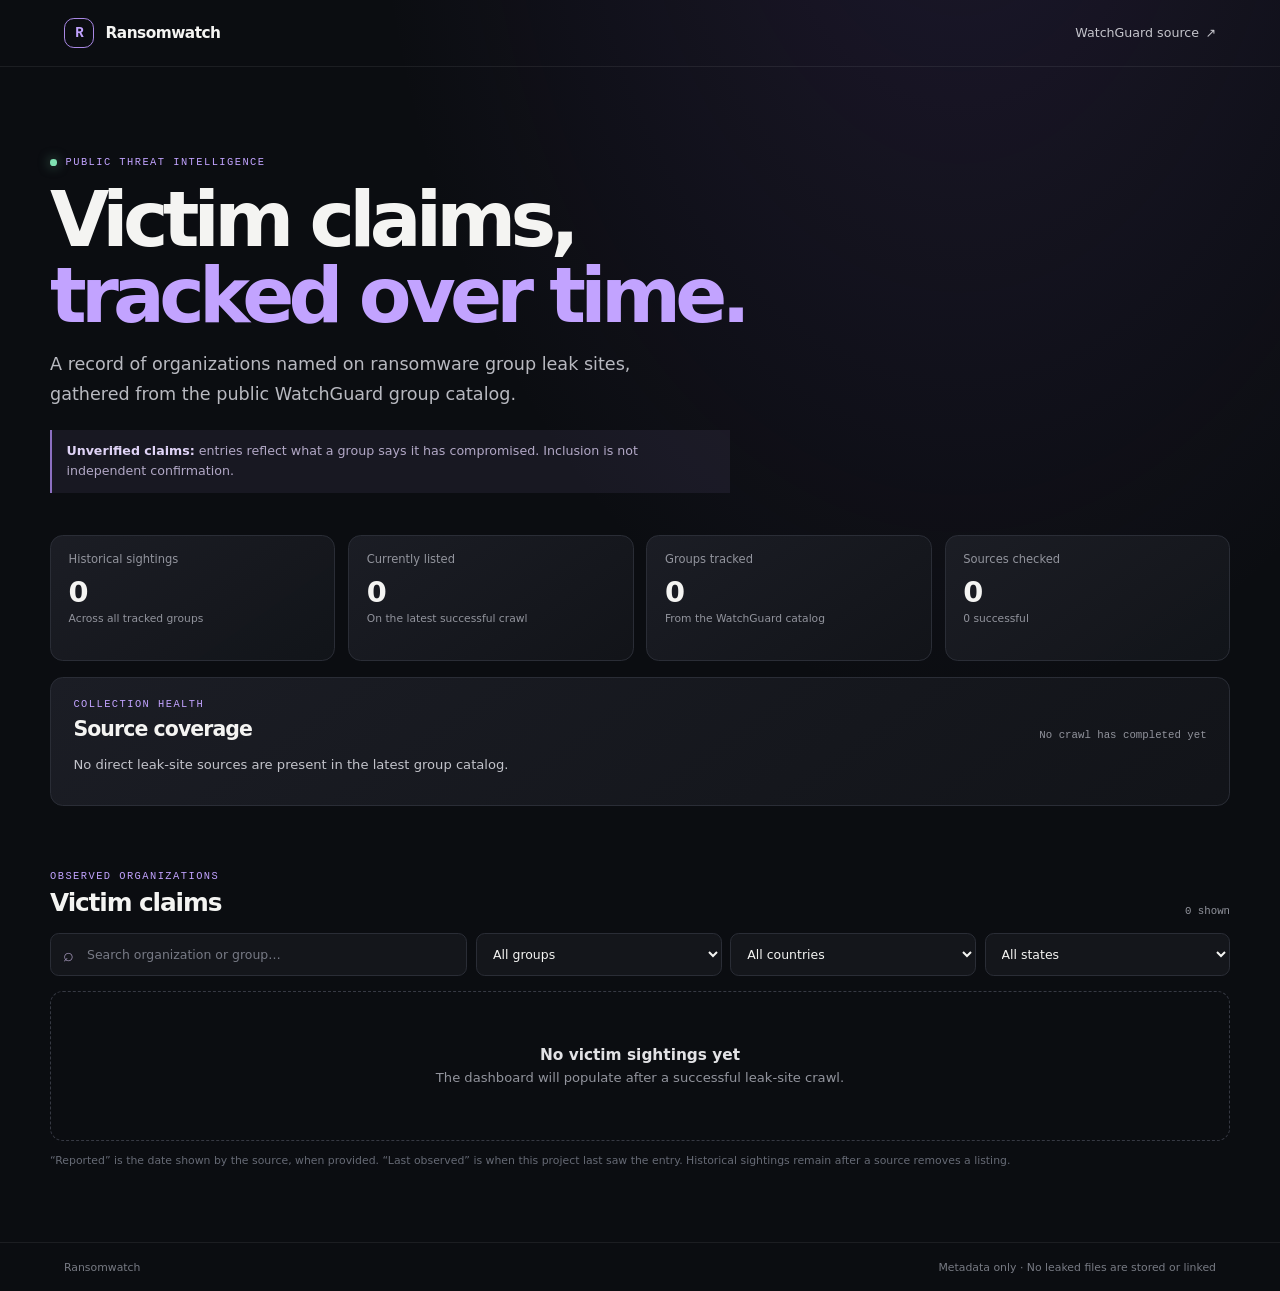
==== site/index.html @ 0b412dcf "Initial commit" ====
<!doctype html>
<html lang="en">
  <head>
    <meta charset="utf-8">
    <meta name="viewport" content="width=device-width, initial-scale=1">
    <meta name="color-scheme" content="dark">
    <meta name="description" content="A public index of organization names claimed on ransomware group leak sites.">
    <title>Ransomwatch — victim claims tracker</title>
    <link rel="stylesheet" href="./styles.css">
    <script src="./app.js" defer></script>
  </head>
  <body>
    <header class="site-header">
      <a class="brand" href="./" aria-label="Ransomwatch home">
        <span class="brand-mark" aria-hidden="true">R</span>
        <span>Ransomwatch</span>
      </a>
      <a class="source-link" href="https://www.watchguard.com/wgrd-security-hub/ransomware-tracker" target="_blank" rel="noopener noreferrer">
        WatchGuard source
        <span aria-hidden="true">↗</span>
      </a>
    </header>

    <main class="page-shell">
      <section class="intro">
        <div class="eyebrow"><span class="live-dot"></span> PUBLIC THREAT INTELLIGENCE</div>
        <h1>Victim claims,<br><span>tracked over time.</span></h1>
        <p class="intro-copy">A record of organizations named on ransomware group leak sites, gathered from the public WatchGuard group catalog.</p>
        <p class="claim-note"><strong>Unverified claims:</strong> entries reflect what a group says it has compromised. Inclusion is not independent confirmation.</p>
      </section>

      <section class="metrics" aria-label="Dataset overview">
        <article class="metric-card">
          <span class="metric-label">Historical sightings</span>
          <strong id="metric-total">—</strong>
          <span class="metric-foot">Across all tracked groups</span>
        </article>
        <article class="metric-card">
          <span class="metric-label">Currently listed</span>
          <strong id="metric-listed">—</strong>
          <span class="metric-foot">On the latest successful crawl</span>
        </article>
        <article class="metric-card">
          <span class="metric-label">Groups tracked</span>
          <strong id="metric-groups">—</strong>
          <span class="metric-foot">From the WatchGuard catalog</span>
        </article>
        <article class="metric-card">
          <span class="metric-label">Sources checked</span>
          <strong id="metric-sources">—</strong>
          <span class="metric-foot" id="coverage-caption">Coverage status</span>
        </article>
      </section>

      <section class="coverage-panel" aria-labelledby="coverage-title">
        <div class="coverage-heading">
          <div>
            <p class="eyebrow">COLLECTION HEALTH</p>
            <h2 id="coverage-title">Source coverage</h2>
          </div>
          <p id="updated-at" class="updated-at">Loading update time…</p>
        </div>
        <p id="coverage-summary" class="coverage-summary">Loading crawl status…</p>
        <div id="coverage-details" class="coverage-details" aria-live="polite"></div>
      </section>

      <section class="victims-section" aria-labelledby="victims-title">
        <div class="section-heading">
          <div>
            <p class="eyebrow">OBSERVED ORGANIZATIONS</p>
            <h2 id="victims-title">Victim claims</h2>
          </div>
          <p id="result-count" class="result-count"></p>
        </div>

        <div class="filters" role="search">
          <label class="search-field">
            <span class="sr-only">Search organizations and groups</span>
            <span class="search-icon" aria-hidden="true">⌕</span>
            <input id="search-input" type="search" placeholder="Search organization or group…" autocomplete="off">
          </label>
          <label>
            <span class="sr-only">Filter by group</span>
            <select id="group-filter">
              <option value="">All groups</option>
            </select>
          </label>
          <label>
            <span class="sr-only">Filter by country</span>
            <select id="country-filter">
              <option value="">All countries</option>
            </select>
          </label>
          <label>
            <span class="sr-only">Filter by listing state</span>
            <select id="state-filter">
              <option value="">All states</option>
              <option value="listed">Currently listed</option>
              <option value="not_seen">No longer seen</option>
              <option value="unknown">Unknown / stale</option>
            </select>
          </label>
        </div>

        <div id="loading-state" class="message-state" role="status">Loading victim data…</div>
        <div id="error-state" class="message-state error-state" role="alert" hidden>
          <strong>Victim data could not be loaded.</strong>
          <span id="error-message">Try again later.</span>
        </div>
        <div id="empty-state" class="message-state" hidden>
          <strong id="empty-title">No matching sightings</strong>
          <span id="empty-copy">Change a filter or clear the search.</span>
        </div>

        <div id="table-wrap" class="table-wrap" hidden>
          <table>
            <thead>
              <tr>
                <th scope="col">Organization</th>
                <th scope="col">Group</th>
                <th scope="col">Reported</th>
                <th scope="col">Country</th>
                <th scope="col">Sector</th>
                <th scope="col">Last observed</th>
                <th scope="col">Listing state</th>
              </tr>
            </thead>
            <tbody id="victim-rows"></tbody>
          </table>
        </div>
        <p class="data-footnote">“Reported” is the date shown by the source, when provided. “Last observed” is when this project last saw the entry. Historical sightings remain after a source removes a listing.</p>
      </section>
    </main>

    <footer class="site-footer">
      <span>Ransomwatch</span>
      <span>Metadata only · No leaked files are stored or linked</span>
    </footer>
  </body>
</html>
---- site/styles.css ----
:root {
  color-scheme: dark;
  --ink: #f4f4f2;
  --muted: #92949d;
  --subtle: #666a75;
  --surface: #14161b;
  --surface-raised: #1a1c23;
  --line: #2a2d36;
  --page: #0b0d11;
  --accent: #c2a3ff;
  --accent-dim: #3b2d59;
  --green: #7fe0b1;
  --amber: #ffca83;
  --red: #ff8a8a;
  font-family: Inter, ui-sans-serif, system-ui, -apple-system, BlinkMacSystemFont, "Segoe UI", sans-serif;
  background: var(--page);
  color: var(--ink);
  font-synthesis: none;
  text-rendering: optimizeLegibility;
}

* {
  box-sizing: border-box;
}

body {
  margin: 0;
  min-width: 320px;
  background:
    radial-gradient(ellipse at 75% -18%, rgba(100, 69, 155, 0.2), transparent 37rem),
    var(--page);
}

a {
  color: inherit;
}

.site-header,
.site-footer {
  display: flex;
  align-items: center;
  justify-content: space-between;
  gap: 1.5rem;
  padding: 1.1rem clamp(1.25rem, 5vw, 5rem);
}

.site-header {
  border-bottom: 1px solid rgba(255, 255, 255, 0.07);
}

.brand {
  display: inline-flex;
  align-items: center;
  gap: 0.7rem;
  text-decoration: none;
  font-size: 0.96rem;
  font-weight: 800;
  letter-spacing: -0.035em;
}

.brand-mark {
  display: grid;
  width: 1.9rem;
  height: 1.9rem;
  place-items: center;
  border: 1px solid #a988e5;
  border-radius: 0.62rem;
  color: var(--accent);
  font-family: ui-monospace, SFMono-Regular, Menlo, monospace;
  font-size: 0.88rem;
}

.source-link {
  display: inline-flex;
  align-items: center;
  gap: 0.4rem;
  color: #c4c4cb;
  font-size: 0.79rem;
  text-decoration: none;
}

.source-link:hover,
.profile-link:hover {
  color: var(--accent);
}

.page-shell {
  width: min(100% - 2.5rem, 1180px);
  margin: 0 auto;
}

.intro {
  max-width: 760px;
  padding: clamp(3rem, 7vw, 6.4rem) 0 2.6rem;
}

.eyebrow {
  margin: 0 0 0.85rem;
  color: var(--accent);
  font-family: ui-monospace, SFMono-Regular, Menlo, monospace;
  font-size: 0.65rem;
  letter-spacing: 0.14em;
}

.intro .eyebrow {
  display: flex;
  align-items: center;
  gap: 0.55rem;
}

.live-dot {
  display: inline-block;
  width: 0.42rem;
  height: 0.42rem;
  border-radius: 50%;
  background: var(--green);
  box-shadow: 0 0 0.75rem rgba(127, 224, 177, 0.55);
}

h1,
h2,
p {
  margin-top: 0;
}

h1,
h2 {
  font-family: Inter, ui-sans-serif, system-ui, -apple-system, BlinkMacSystemFont, "Segoe UI", sans-serif;
}

h1 {
  margin-bottom: 1rem;
  font-size: clamp(2.55rem, 6vw, 5rem);
  font-weight: 800;
  letter-spacing: -0.075em;
  line-height: 0.99;
}

h1 span {
  color: var(--accent);
}

.intro-copy {
  max-width: 610px;
  margin-bottom: 1.25rem;
  color: #b8b9c0;
  font-size: clamp(0.97rem, 1.7vw, 1.1rem);
  line-height: 1.7;
}

.claim-note {
  max-width: 680px;
  margin: 0;
  padding: 0.72rem 0.9rem;
  border-left: 2px solid #8d70c2;
  background: rgba(194, 163, 255, 0.07);
  color: #b2a8c6;
  font-size: 0.79rem;
  line-height: 1.6;
}

.claim-note strong {
  color: #e0d4f7;
}

.metrics {
  display: grid;
  grid-template-columns: repeat(4, minmax(0, 1fr));
  gap: 0.8rem;
  margin-bottom: 1rem;
}

.metric-card,
.coverage-panel {
  border: 1px solid var(--line);
  border-radius: 0.8rem;
  background: linear-gradient(145deg, rgba(28, 30, 38, 0.94), rgba(18, 20, 25, 0.96));
}

.metric-card {
  min-height: 126px;
  padding: 1rem 1.1rem;
}

.metric-label,
.metric-foot {
  display: block;
  color: var(--muted);
  font-size: 0.72rem;
}

.metric-card strong {
  display: block;
  margin: 0.6rem 0 0.2rem;
  font-size: 1.8rem;
  font-weight: 700;
  letter-spacing: -0.06em;
}

.metric-foot {
  font-size: 0.67rem;
}

.coverage-panel {
  margin-bottom: 4rem;
  padding: 1.3rem 1.4rem;
}

.coverage-heading,
.section-heading {
  display: flex;
  align-items: end;
  justify-content: space-between;
  gap: 1rem;
}

.coverage-heading h2,
.section-heading h2 {
  margin: 0;
  font-size: 1.28rem;
  letter-spacing: -0.045em;
}

.coverage-heading .eyebrow,
.section-heading .eyebrow {
  margin-bottom: 0.4rem;
}

.updated-at,
.result-count {
  margin: 0;
  color: var(--muted);
  font-family: ui-monospace, SFMono-Regular, Menlo, monospace;
  font-size: 0.67rem;
}

.coverage-summary {
  margin: 1rem 0 0.75rem;
  color: #c2c3ca;
  font-size: 0.82rem;
}

.coverage-details {
  display: flex;
  flex-wrap: wrap;
  gap: 0.45rem;
}

.coverage-chip,
.state-pill {
  display: inline-flex;
  align-items: center;
  gap: 0.4rem;
  border: 1px solid var(--line);
  border-radius: 99px;
  padding: 0.3rem 0.57rem;
  color: #c3c4cb;
  font-size: 0.66rem;
}

.coverage-chip strong {
  color: var(--ink);
  font-family: ui-monospace, SFMono-Regular, Menlo, monospace;
  font-weight: 500;
}

.victims-section {
  margin-bottom: 4.5rem;
}

.section-heading {
  margin-bottom: 1rem;
}

.section-heading h2 {
  font-size: 1.55rem;
}

.filters {
  display: grid;
  grid-template-columns: minmax(210px, 1.7fr) repeat(3, minmax(135px, 1fr));
  gap: 0.55rem;
  margin-bottom: 0.9rem;
}

.filters label {
  position: relative;
  display: block;
}

.filters input,
.filters select {
  width: 100%;
  height: 2.7rem;
  border: 1px solid var(--line);
  border-radius: 0.55rem;
  outline: none;
  background: var(--surface);
  color: var(--ink);
  font: inherit;
  font-size: 0.78rem;
}

.filters input {
  padding: 0 0.85rem 0 2.25rem;
}

.filters select {
  padding: 0 2rem 0 0.75rem;
}

.filters input:focus,
.filters select:focus {
  border-color: #8e72bf;
  box-shadow: 0 0 0 3px rgba(194, 163, 255, 0.1);
}

.filters input::placeholder {
  color: #777a85;
}

.search-icon {
  position: absolute;
  top: 50%;
  left: 0.8rem;
  transform: translateY(-53%);
  color: #9d91b3;
  font-size: 1.15rem;
  pointer-events: none;
}

.message-state {
  display: grid;
  min-height: 150px;
  place-content: center;
  gap: 0.4rem;
  border: 1px dashed #363943;
  border-radius: 0.8rem;
  color: var(--muted);
  text-align: center;
  font-size: 0.82rem;
}

.message-state strong {
  color: #e2e2e5;
  font-size: 0.96rem;
}

.error-state strong {
  color: var(--red);
}

.table-wrap {
  overflow-x: auto;
  border: 1px solid var(--line);
  border-radius: 0.8rem;
  background: rgba(18, 20, 25, 0.8);
}

table {
  width: 100%;
  border-collapse: collapse;
  text-align: left;
}

th {
  padding: 0.75rem 0.8rem;
  background: #191b22;
  color: #9799a3;
  font-family: ui-monospace, SFMono-Regular, Menlo, monospace;
  font-size: 0.6rem;
  font-weight: 400;
  letter-spacing: 0.05em;
  text-transform: uppercase;
  white-space: nowrap;
}

td {
  padding: 0.83rem 0.8rem;
  border-top: 1px solid rgba(255, 255, 255, 0.055);
  color: #b5b7c0;
  font-size: 0.75rem;
  vertical-align: middle;
}

tbody tr:hover {
  background: rgba(194, 163, 255, 0.045);
}

.organization-cell {
  min-width: 180px;
  color: #f0eff4;
  font-weight: 600;
}

.group-cell {
  min-width: 130px;
  color: #d3c5ed;
}

.date-cell {
  min-width: 120px;
  white-space: nowrap;
}

.state-pill {
  border-color: transparent;
  white-space: nowrap;
}

.state-pill.listed {
  background: rgba(127, 224, 177, 0.1);
  color: var(--green);
}

.state-pill.not_seen {
  background: rgba(255, 202, 131, 0.1);
  color: var(--amber);
}

.state-pill.unknown {
  background: rgba(255, 138, 138, 0.1);
  color: var(--red);
}

.profile-link {
  display: inline-block;
  margin-top: 0.18rem;
  color: #9283aa;
  font-size: 0.63rem;
  font-weight: 400;
  text-decoration: none;
}

.data-footnote {
  margin: 0.8rem 0 0;
  color: var(--subtle);
  font-size: 0.68rem;
  line-height: 1.55;
}

.site-footer {
  border-top: 1px solid rgba(255, 255, 255, 0.07);
  color: #777a83;
  font-size: 0.68rem;
}

.sr-only {
  position: absolute;
  width: 1px;
  height: 1px;
  padding: 0;
  margin: -1px;
  overflow: hidden;
  clip: rect(0, 0, 0, 0);
  white-space: nowrap;
  border: 0;
}

[hidden] {
  display: none !important;
}

@media (max-width: 860px) {
  .metrics {
    grid-template-columns: repeat(2, minmax(0, 1fr));
  }

  .filters {
    grid-template-columns: repeat(3, minmax(0, 1fr));
  }

  .search-field {
    grid-column: 1 / -1;
  }
}

@media (max-width: 560px) {
  .site-header,
  .site-footer {
    padding-right: 1rem;
    padding-left: 1rem;
  }

  .source-link {
    font-size: 0.7rem;
  }

  .page-shell {
    width: min(100% - 2rem, 1180px);
  }

  .intro {
    padding-top: 3rem;
  }

  .metrics {
    gap: 0.55rem;
  }

  .metric-card {
    min-height: 112px;
    padding: 0.8rem;
  }

  .metric-card strong {
    font-size: 1.55rem;
  }

  .coverage-panel {
    margin-bottom: 3rem;
    padding: 1rem;
  }

  .coverage-heading {
    align-items: start;
    flex-direction: column;
  }

  .filters {
    grid-template-columns: repeat(2, minmax(0, 1fr));
  }

  .search-field {
    grid-column: 1 / -1;
  }

  .site-footer {
    align-items: start;
    flex-direction: column;
    gap: 0.4rem;
  }
}
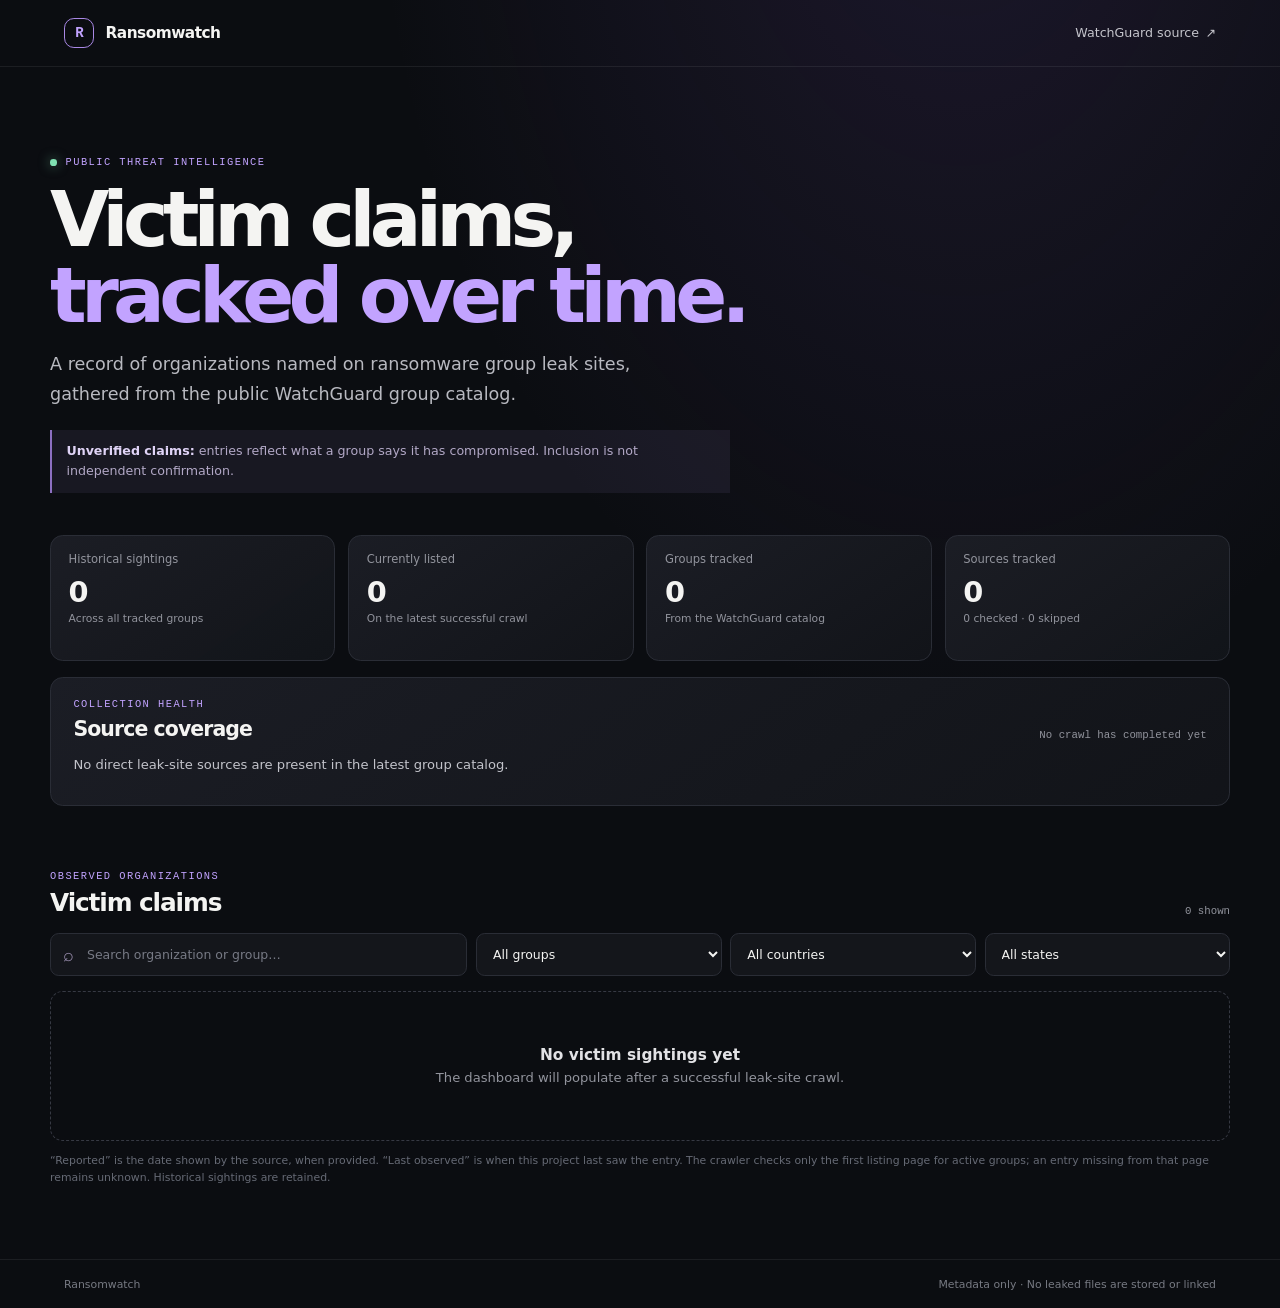
==== commit cec0da2e: "Enhance victim scraping and catalog crawling functionality - Refactor `crawl_site` to fetch only the" ====
--- a/site/index.html
+++ b/site/index.html
@@ -46,7 +46,7 @@
           <span class="metric-foot">From the WatchGuard catalog</span>
         </article>
         <article class="metric-card">
-          <span class="metric-label">Sources checked</span>
+          <span class="metric-label">Sources tracked</span>
           <strong id="metric-sources">—</strong>
           <span class="metric-foot" id="coverage-caption">Coverage status</span>
         </article>
@@ -128,7 +128,7 @@
             <tbody id="victim-rows"></tbody>
           </table>
         </div>
-        <p class="data-footnote">“Reported” is the date shown by the source, when provided. “Last observed” is when this project last saw the entry. Historical sightings remain after a source removes a listing.</p>
+        <p class="data-footnote">“Reported” is the date shown by the source, when provided. “Last observed” is when this project last saw the entry. The crawler checks only the first listing page for active groups; an entry missing from that page remains unknown. Historical sightings are retained.</p>
       </section>
     </main>
 
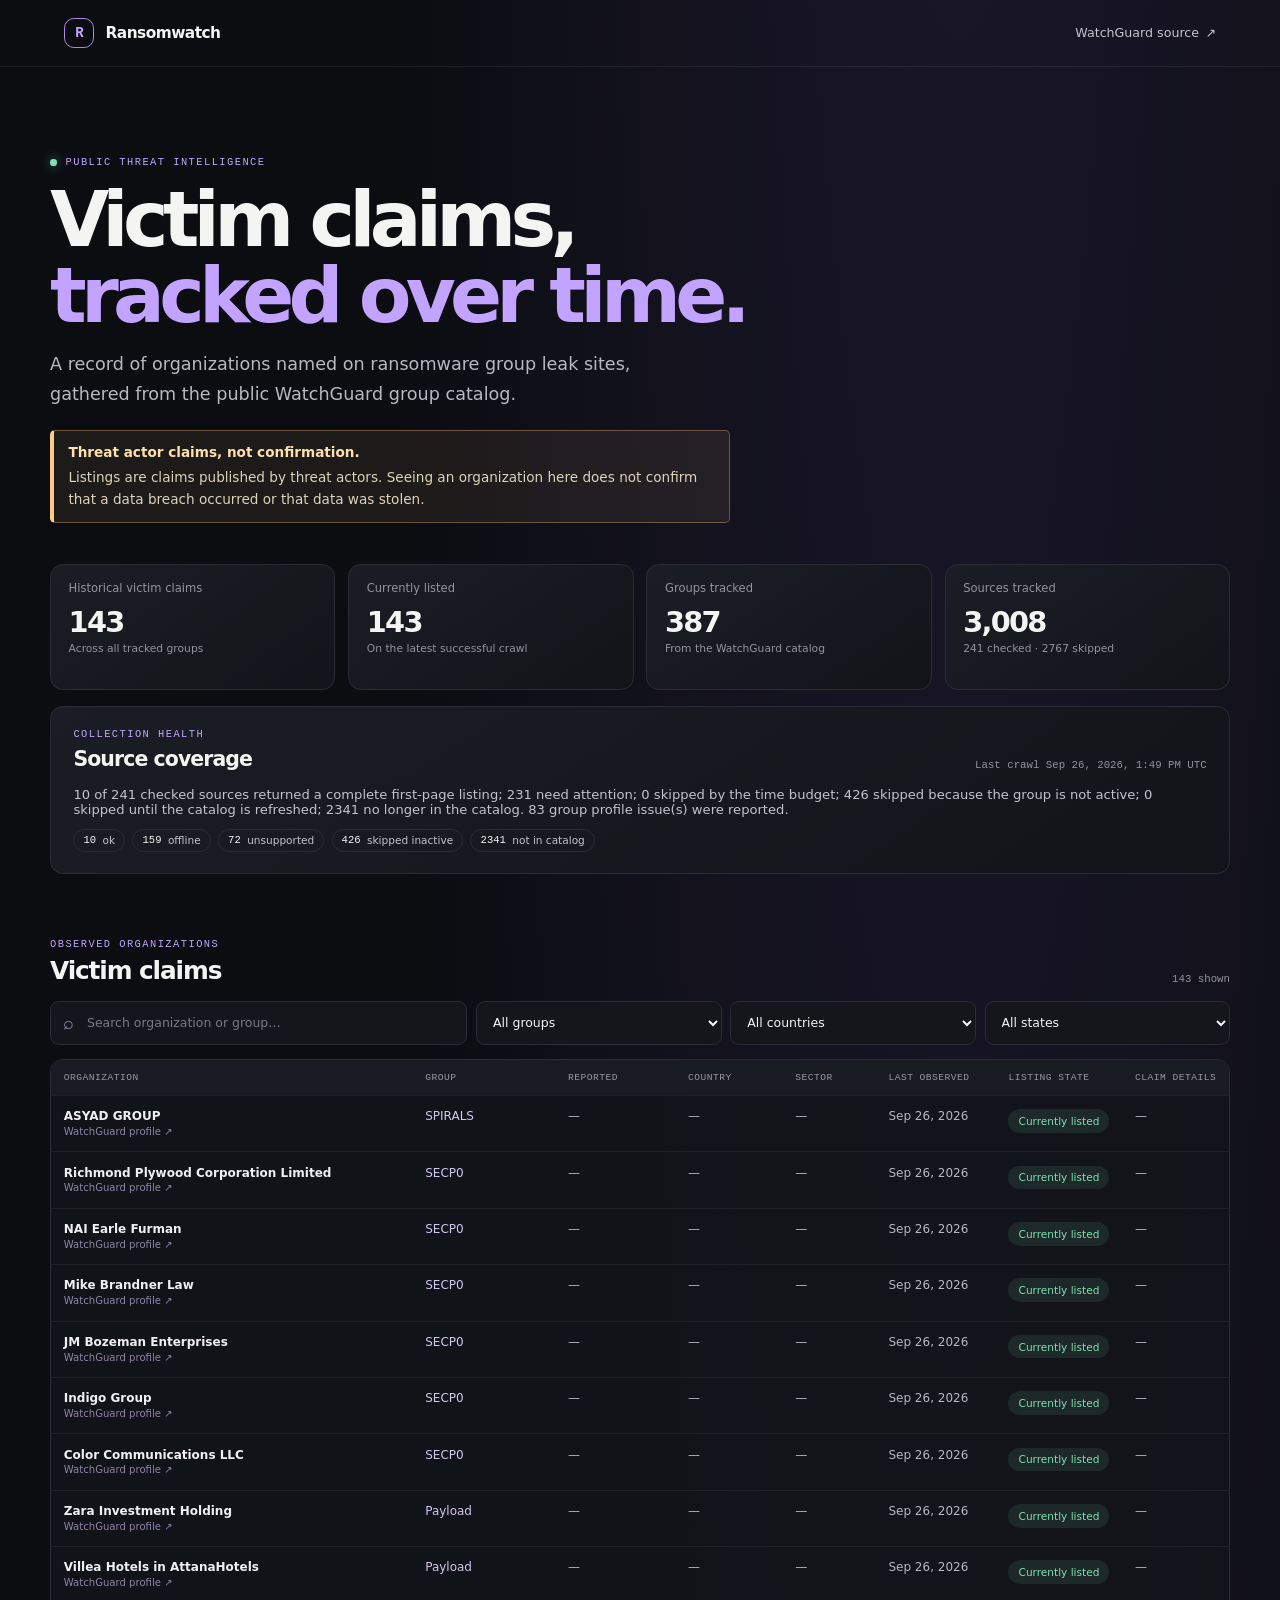
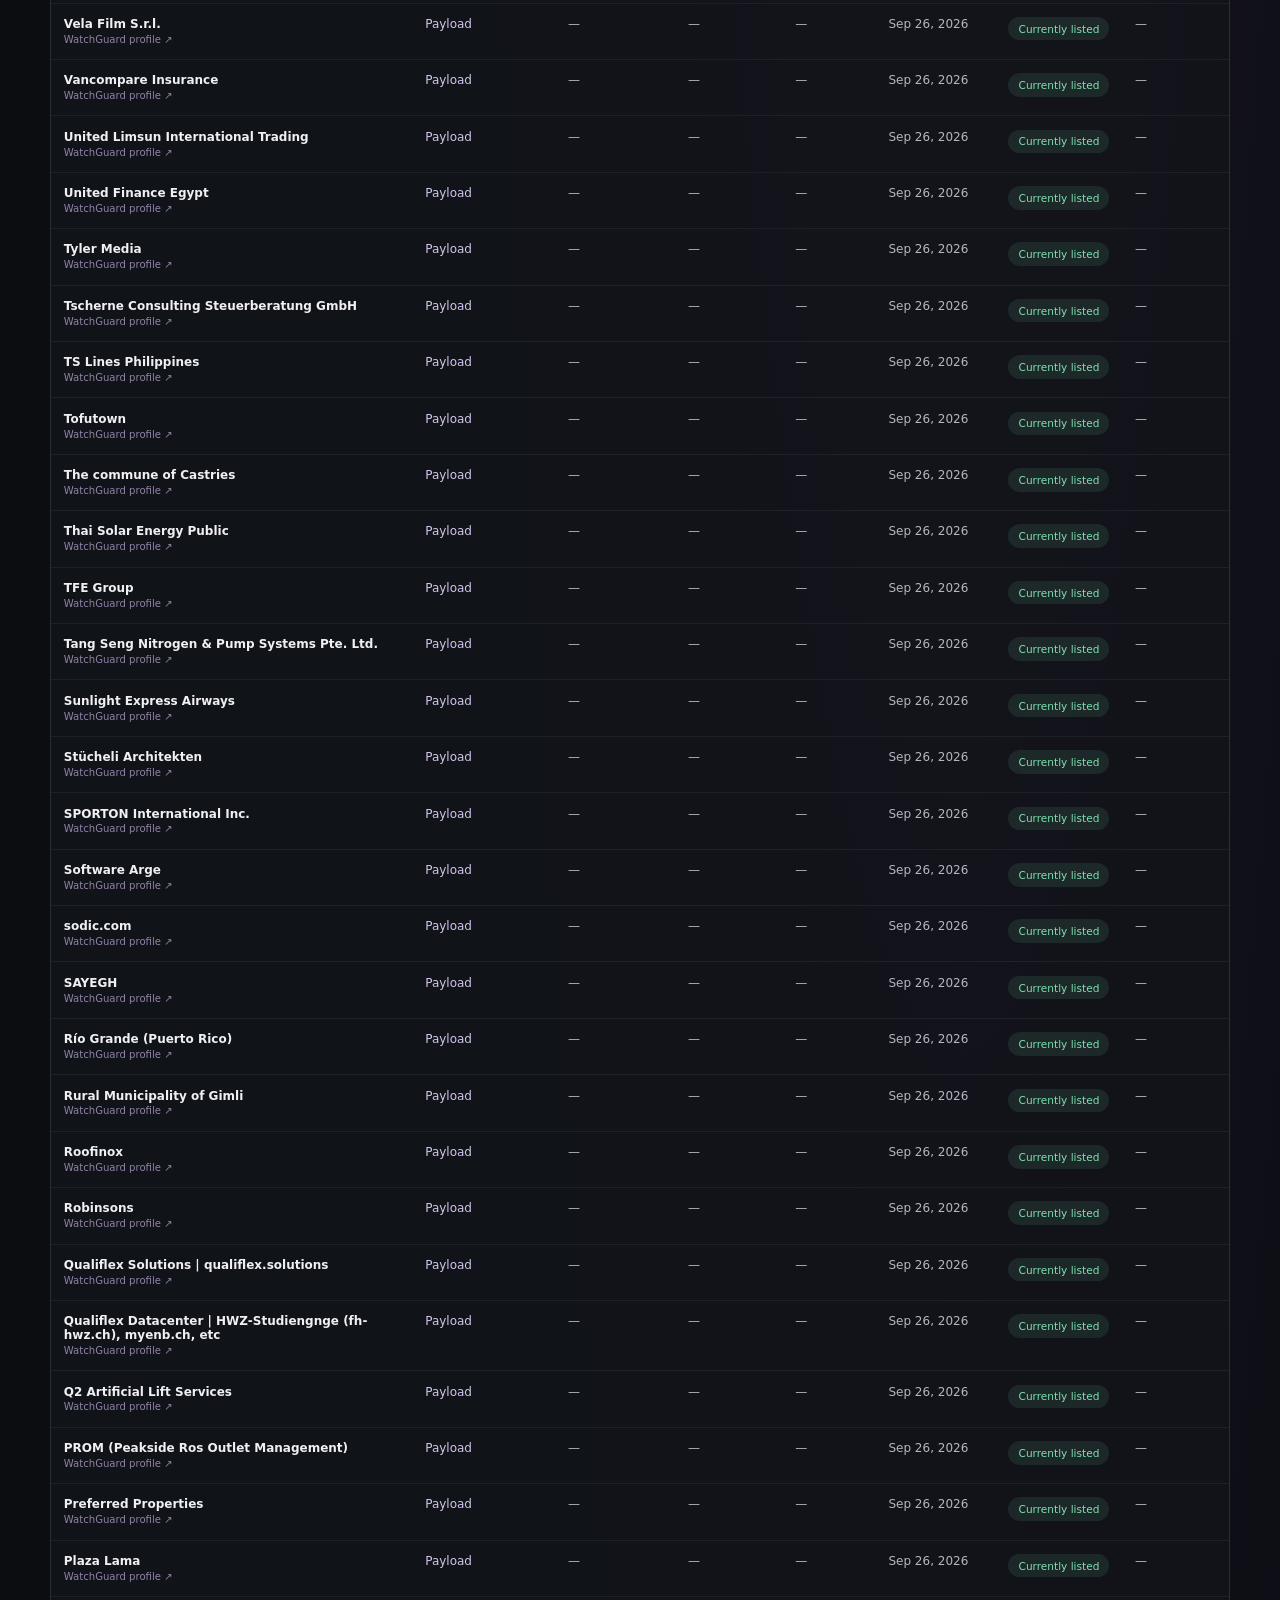
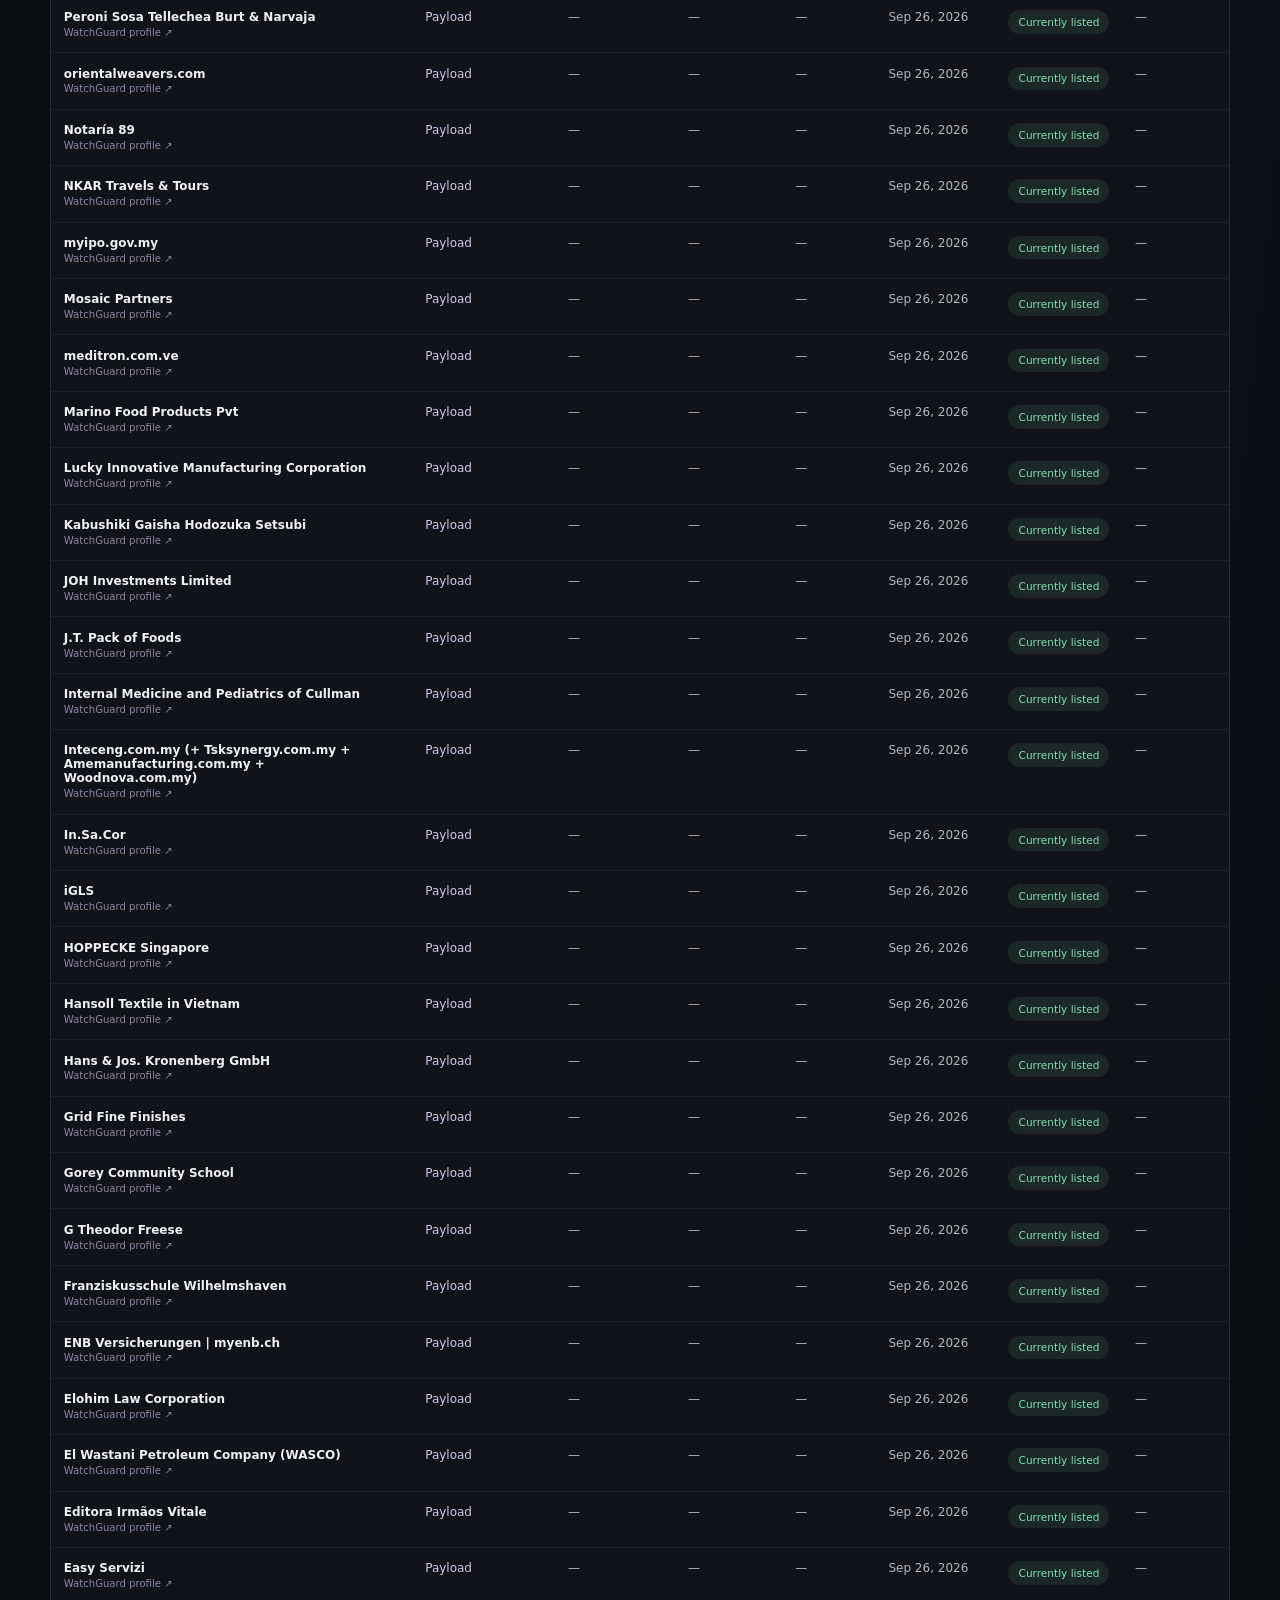
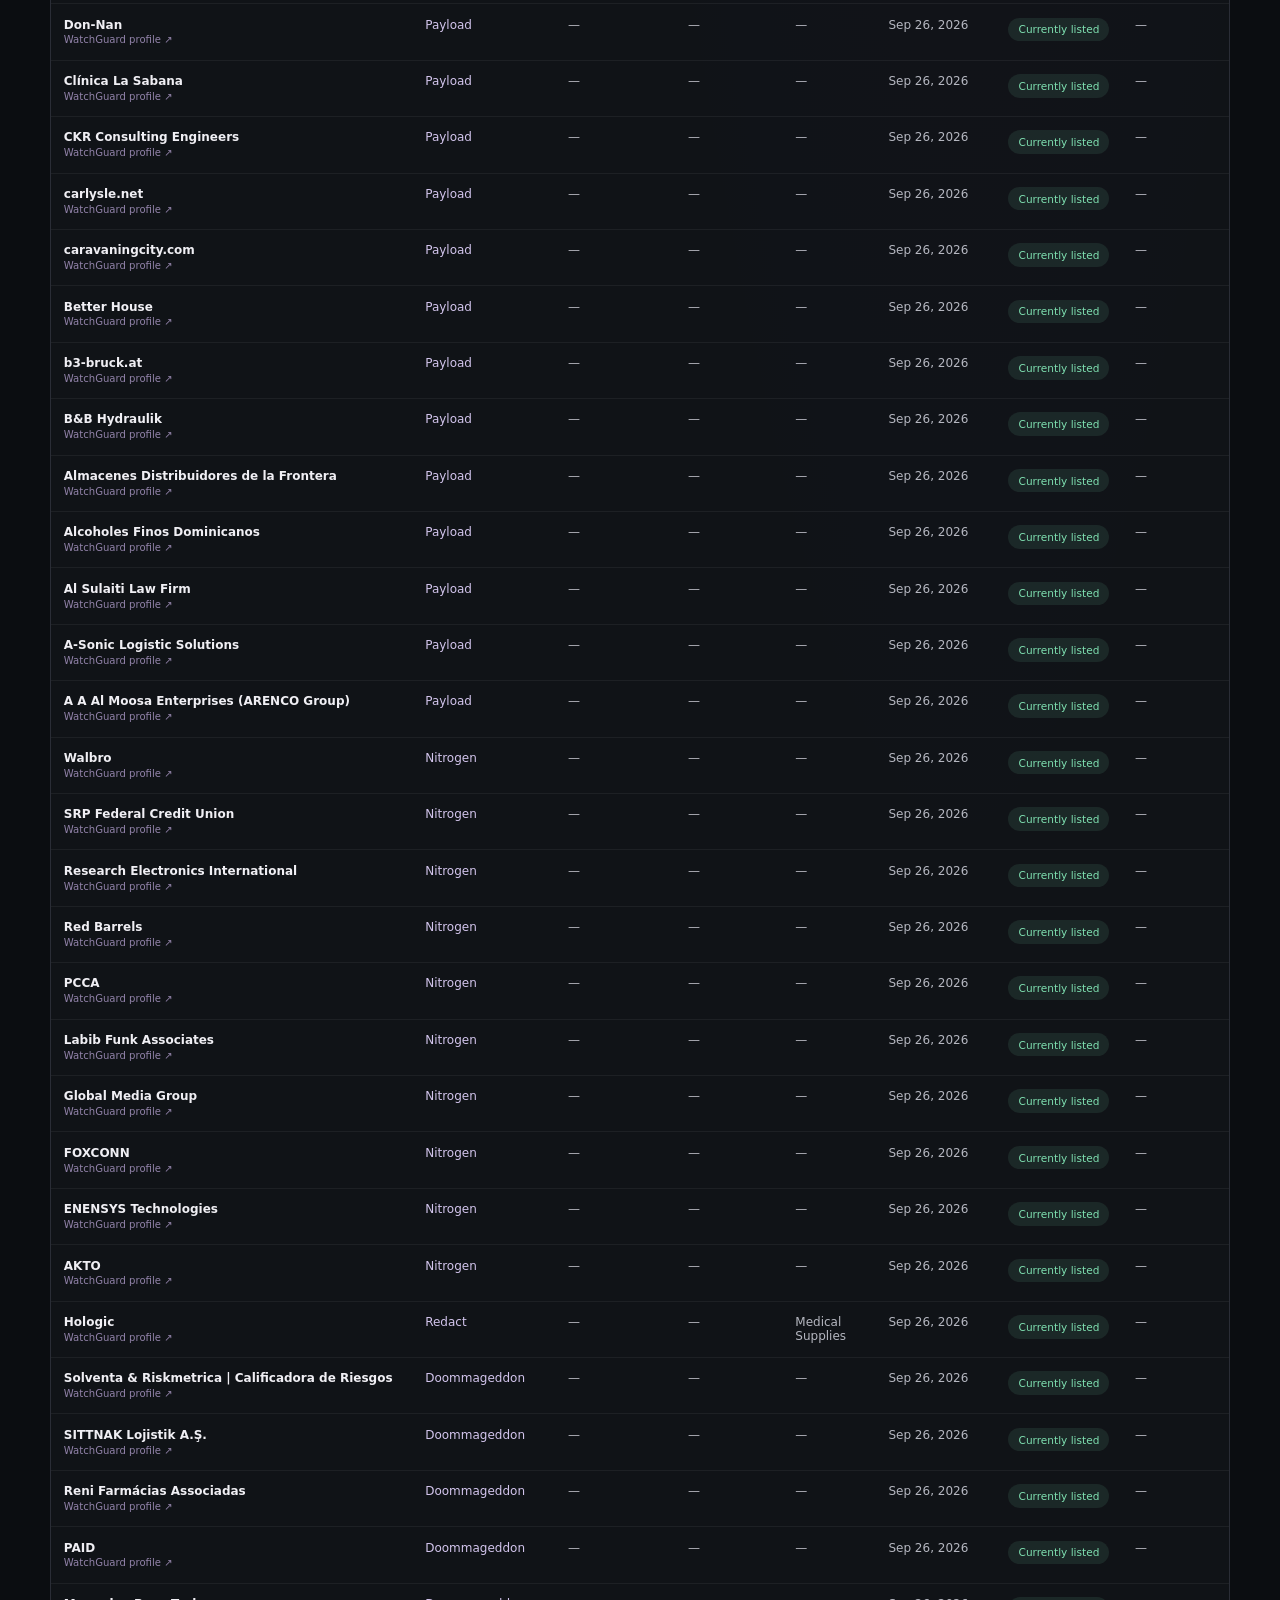
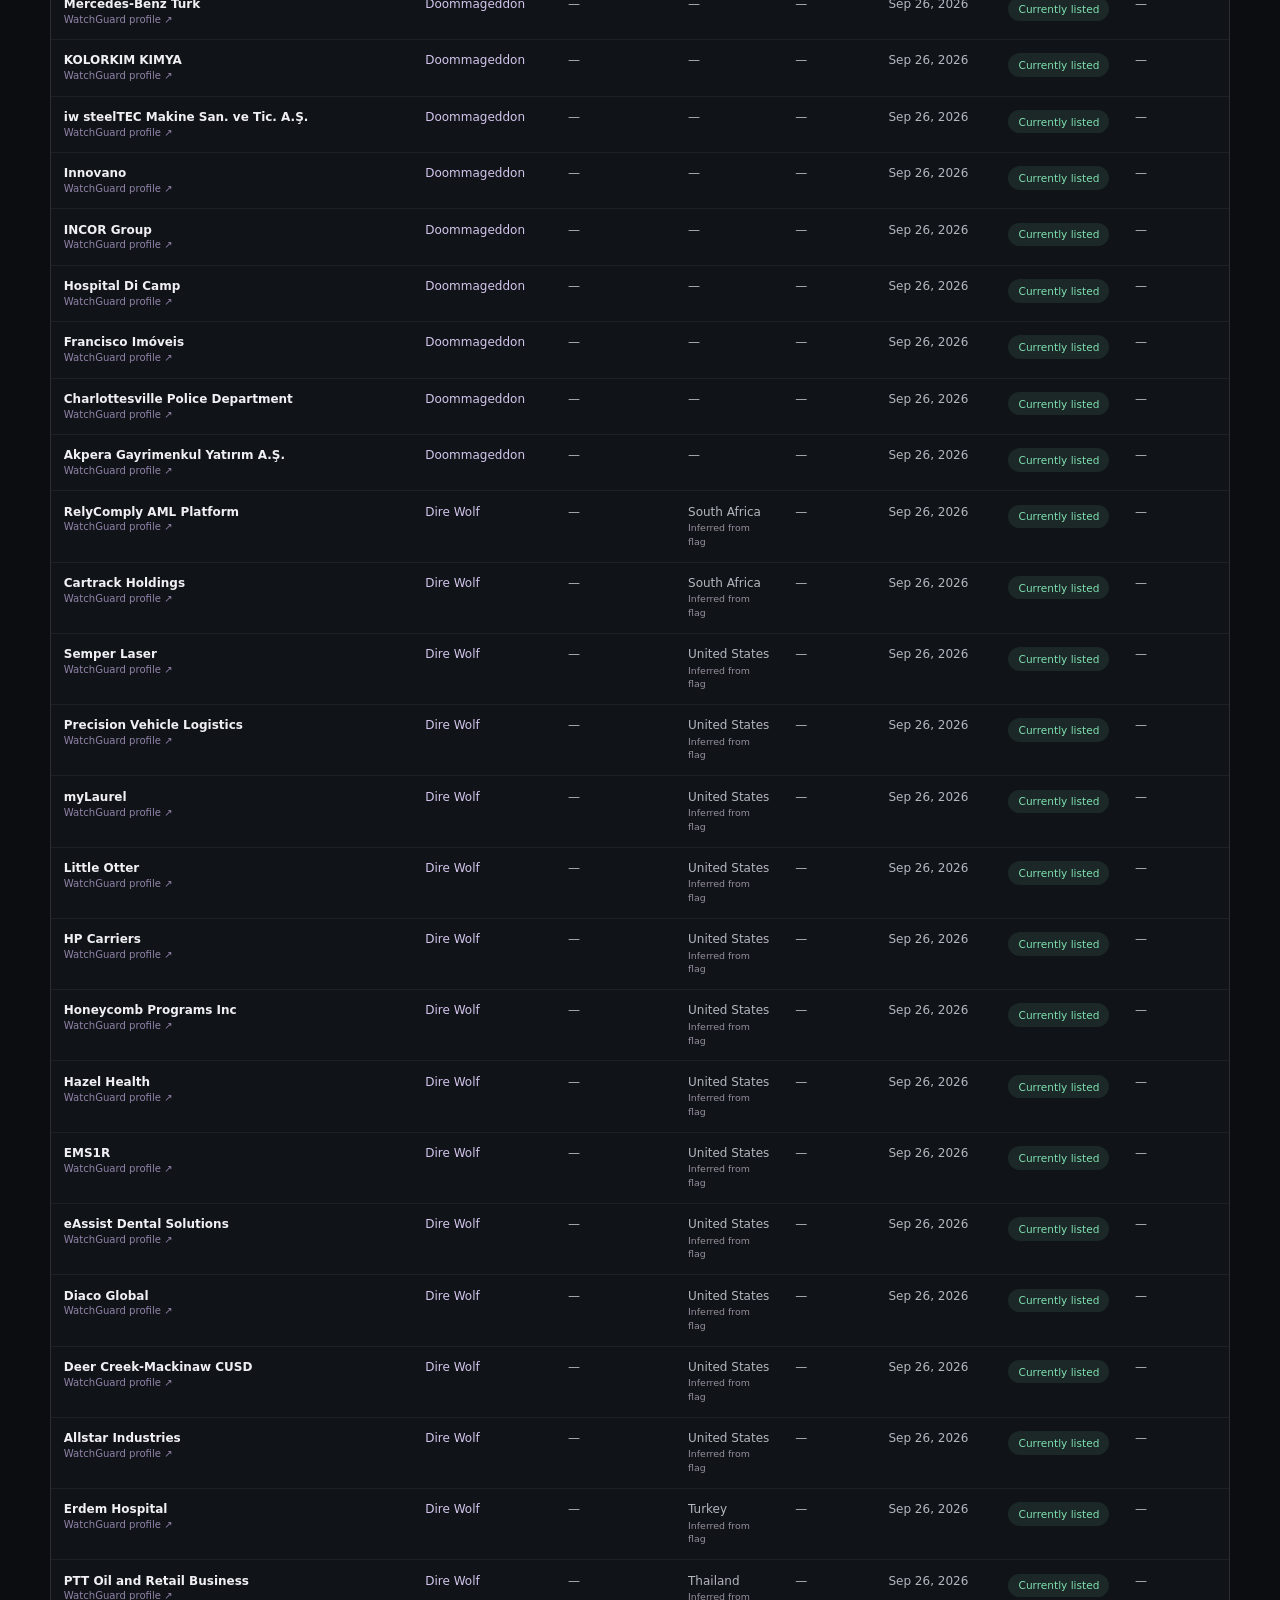
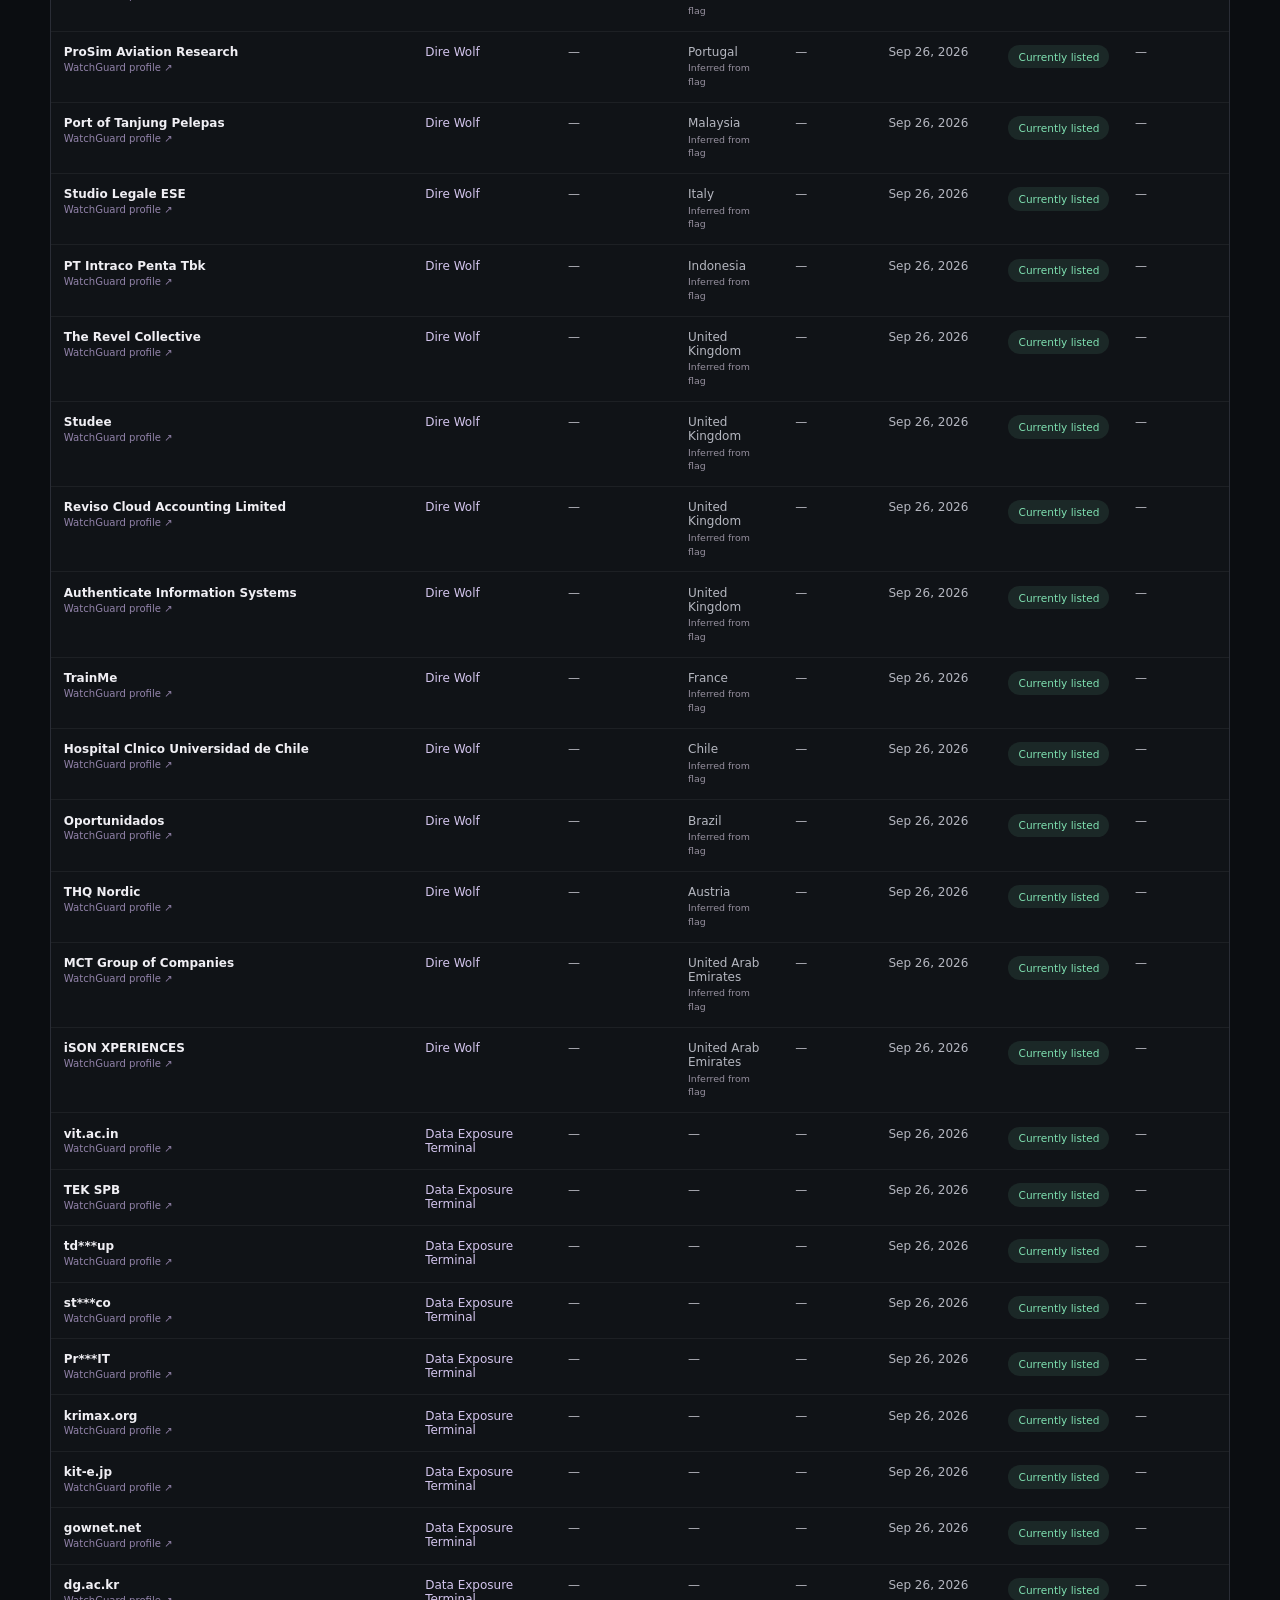
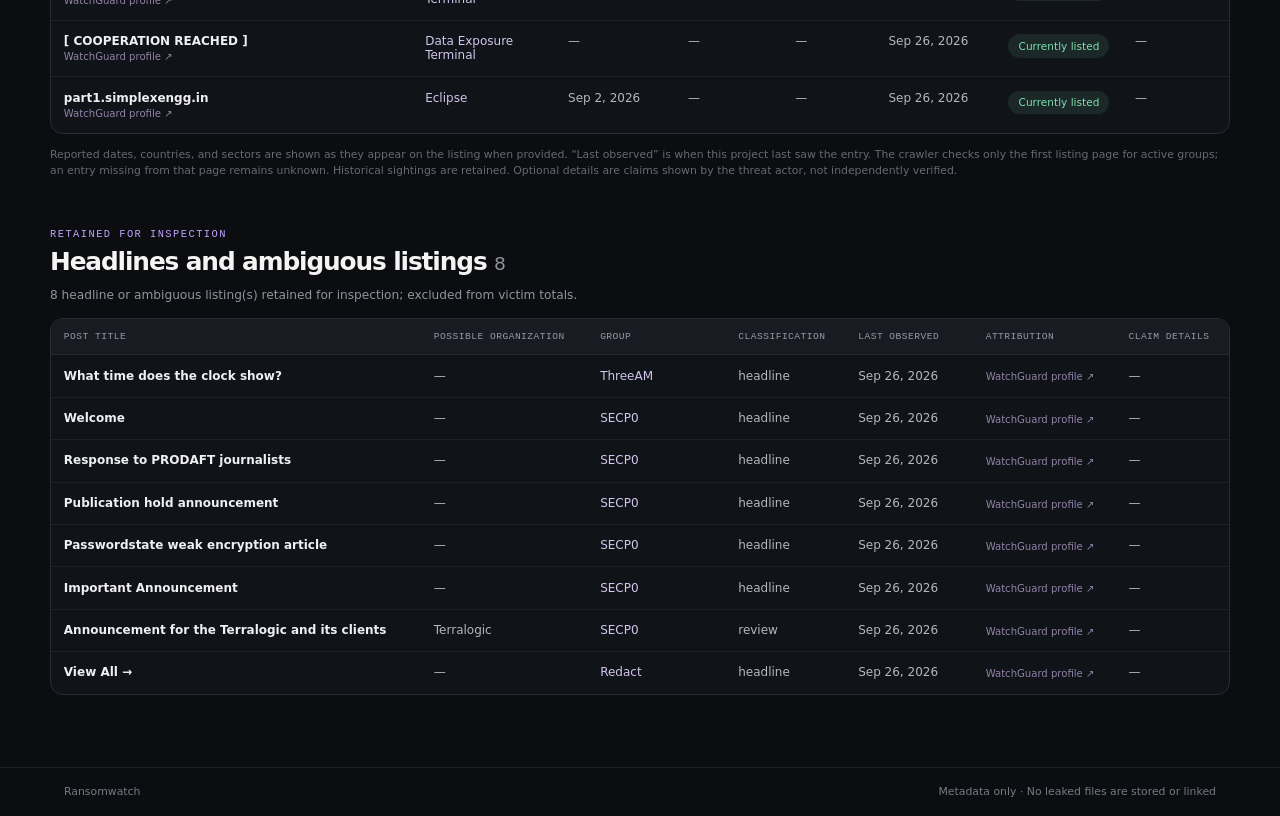
==== commit 24cb979b: "Improve victim claim classification and details" ====
--- a/site/index.html
+++ b/site/index.html
@@ -26,12 +26,12 @@
         <div class="eyebrow"><span class="live-dot"></span> PUBLIC THREAT INTELLIGENCE</div>
         <h1>Victim claims,<br><span>tracked over time.</span></h1>
         <p class="intro-copy">A record of organizations named on ransomware group leak sites, gathered from the public WatchGuard group catalog.</p>
-        <p class="claim-note"><strong>Unverified claims:</strong> entries reflect what a group says it has compromised. Inclusion is not independent confirmation.</p>
+        <p class="claim-note"><strong>Threat actor claims, not confirmation.</strong> Listings are claims published by threat actors. Seeing an organization here does not confirm that a data breach occurred or that data was stolen.</p>
       </section>
 
       <section class="metrics" aria-label="Dataset overview">
         <article class="metric-card">
-          <span class="metric-label">Historical sightings</span>
+          <span class="metric-label">Historical victim claims</span>
           <strong id="metric-total">—</strong>
           <span class="metric-foot">Across all tracked groups</span>
         </article>
@@ -123,12 +123,39 @@
                 <th scope="col">Sector</th>
                 <th scope="col">Last observed</th>
                 <th scope="col">Listing state</th>
+                <th scope="col">Claim details</th>
               </tr>
             </thead>
             <tbody id="victim-rows"></tbody>
           </table>
         </div>
-        <p class="data-footnote">“Reported” is the date shown by the source, when provided. “Last observed” is when this project last saw the entry. The crawler checks only the first listing page for active groups; an entry missing from that page remains unknown. Historical sightings are retained.</p>
+        <p class="data-footnote">Reported dates, countries, and sectors are shown as they appear on the listing when provided. “Last observed” is when this project last saw the entry. The crawler checks only the first listing page for active groups; an entry missing from that page remains unknown. Historical sightings are retained. Optional details are claims shown by the threat actor, not independently verified.</p>
+      </section>
+
+      <section id="review-section" class="review-section" aria-labelledby="review-title" hidden>
+        <div class="section-heading">
+          <div>
+            <p class="eyebrow">RETAINED FOR INSPECTION</p>
+            <h2 id="review-title">Headlines and ambiguous listings <span class="review-count" id="review-count"></span></h2>
+          </div>
+        </div>
+        <p id="review-summary" class="review-summary"></p>
+        <div class="table-wrap">
+          <table>
+            <thead>
+              <tr>
+                <th scope="col">Post title</th>
+                <th scope="col">Possible organization</th>
+                <th scope="col">Group</th>
+                <th scope="col">Classification</th>
+                <th scope="col">Last observed</th>
+                <th scope="col">Attribution</th>
+                <th scope="col">Claim details</th>
+              </tr>
+            </thead>
+            <tbody id="review-rows"></tbody>
+          </table>
+        </div>
       </section>
     </main>
 
--- a/site/styles.css
+++ b/site/styles.css
@@ -152,15 +152,19 @@
   max-width: 680px;
   margin: 0;
   padding: 0.72rem 0.9rem;
-  border-left: 2px solid #8d70c2;
-  background: rgba(194, 163, 255, 0.07);
-  color: #b2a8c6;
-  font-size: 0.79rem;
+  border: 1px solid rgba(255, 202, 131, 0.34);
+  border-left: 4px solid var(--amber);
+  border-radius: 0.3rem;
+  background: rgba(255, 202, 131, 0.075);
+  color: #e1d2b9;
+  font-size: 0.85rem;
   line-height: 1.6;
 }
 
 .claim-note strong {
-  color: #e0d4f7;
+  display: block;
+  margin-bottom: 0.18rem;
+  color: #ffe0ac;
 }
 
 .metrics {
@@ -266,6 +270,24 @@
 
 .victims-section {
   margin-bottom: 4.5rem;
+}
+
+.review-section {
+  margin: -1.5rem 0 4.5rem;
+}
+
+.review-summary {
+  margin: -0.35rem 0 0.8rem;
+  color: var(--muted);
+  font-size: 0.76rem;
+  line-height: 1.6;
+}
+
+.review-count {
+  color: var(--muted);
+  font-family: ui-monospace, SFMono-Regular, Menlo, monospace;
+  font-size: 0.8em;
+  font-weight: 400;
 }
 
 .section-heading {
@@ -380,7 +402,7 @@
   border-top: 1px solid rgba(255, 255, 255, 0.055);
   color: #b5b7c0;
   font-size: 0.75rem;
-  vertical-align: middle;
+  vertical-align: top;
 }
 
 tbody tr:hover {
@@ -430,6 +452,50 @@
   font-size: 0.63rem;
   font-weight: 400;
   text-decoration: none;
+}
+
+td details summary {
+  color: #d1bafa;
+  cursor: pointer;
+  font-size: 0.68rem;
+  line-height: 1.5;
+}
+
+.claim-details-list {
+  margin: 0.65rem 0 0;
+  min-width: 180px;
+}
+
+.claim-details-list dt {
+  margin-top: 0.45rem;
+  color: #92949d;
+  font-size: 0.62rem;
+  font-weight: 650;
+  text-transform: uppercase;
+}
+
+.claim-details-list dd {
+  margin: 0.12rem 0 0;
+  color: #d4d4db;
+  font-size: 0.69rem;
+  font-weight: 400;
+  line-height: 1.5;
+  overflow-wrap: anywhere;
+  white-space: pre-wrap;
+}
+
+.detail-attribution,
+.inferred-label {
+  display: inline-block;
+  margin: 0.45rem 0 0;
+  color: #96909f;
+  font-size: 0.59rem;
+  font-weight: 400;
+  line-height: 1.45;
+}
+
+.inferred-label {
+  margin-top: 0.15rem;
 }
 
 .data-footnote {
